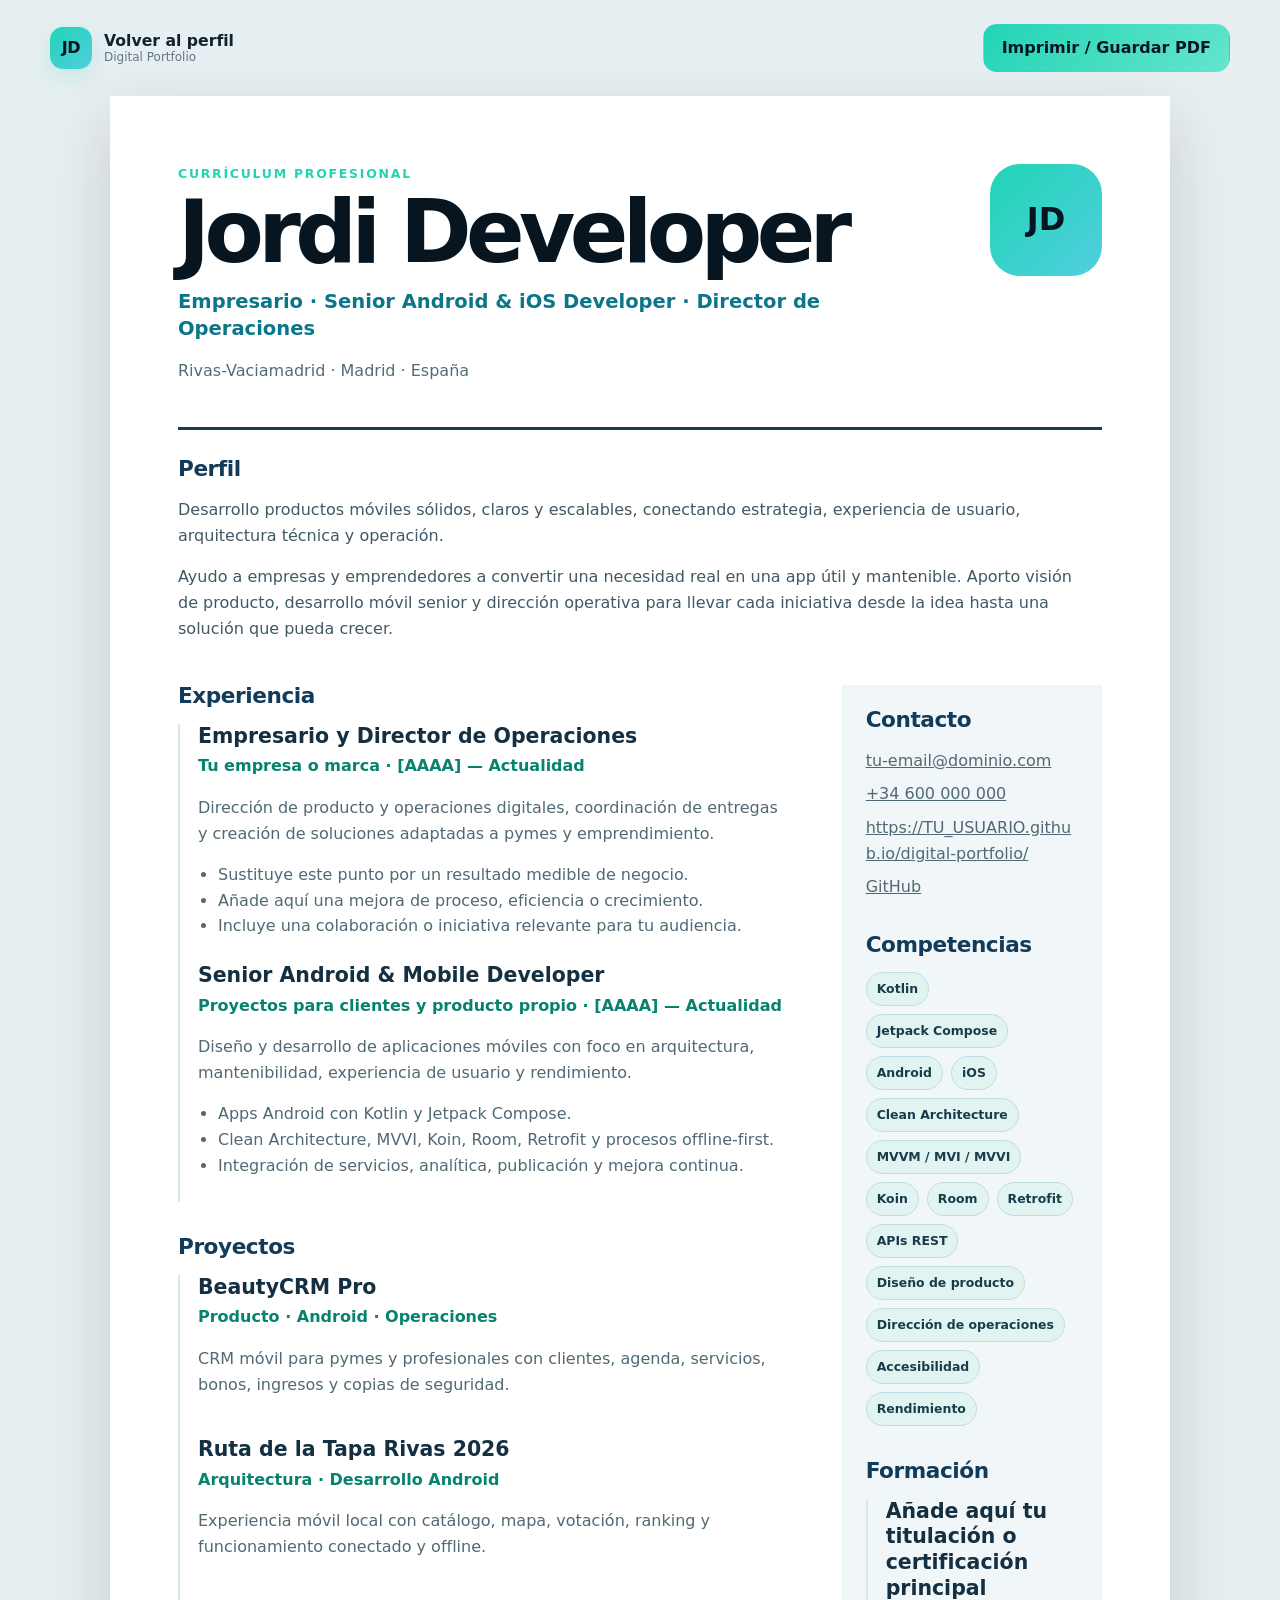
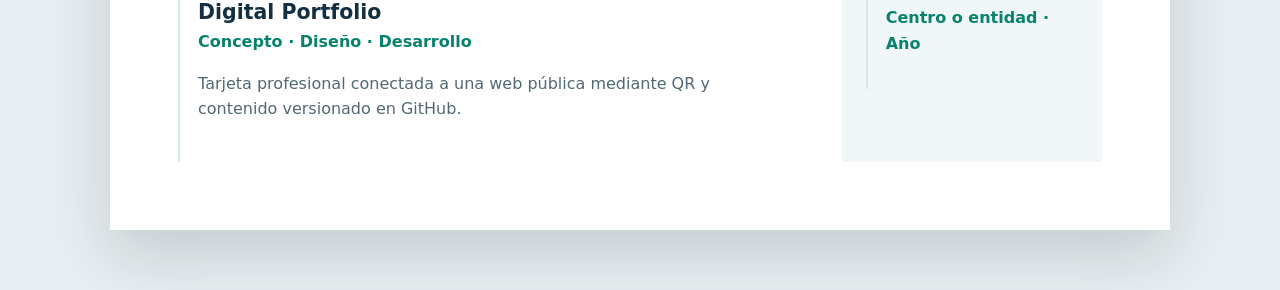
==== docs/cv.html @ 64593d3d "Git Commit Init" ====
<!doctype html>
<html lang="es">
<head>
  <meta charset="utf-8">
  <meta name="viewport" content="width=device-width, initial-scale=1">
  <meta name="theme-color" content="#071521">
  <meta name="description" content="Currículum profesional de Jordi Developer.">
  <title>Currículum · Jordi Developer</title>
  <link rel="icon" href="assets/favicon.svg" type="image/svg+xml">
  <link rel="stylesheet" href="styles.css">
  <script src="cv.js" defer></script>
</head>
<body class="cv-body">
  <a class="skip-link" href="#cvContent">Saltar al currículum</a>
  <header class="cv-toolbar shell">
    <a class="brand" href="index.html">
      <span class="brand-mark" id="cvBrandInitials">JD</span>
      <span class="brand-copy"><strong>Volver al perfil</strong><small>Digital Portfolio</small></span>
    </a>
    <button class="button primary" id="printButton" type="button">Imprimir / Guardar PDF</button>
  </header>

  <main class="cv-page" id="cvContent">
    <header class="cv-header">
      <div>
        <p class="eyebrow">Currículum profesional</p>
        <h1 id="cvName">Jordi Developer</h1>
        <p class="headline" id="cvHeadline"></p>
        <p id="cvLocation"></p>
      </div>
      <div class="cv-monogram" id="cvMonogram">JD</div>
    </header>

    <section class="cv-intro">
      <h2>Perfil</h2>
      <p id="cvBio"></p>
      <p id="cvPitch"></p>
    </section>

    <div class="cv-columns">
      <div class="cv-main">
        <section>
          <h2>Experiencia</h2>
          <div id="cvExperience"></div>
        </section>
        <section>
          <h2>Proyectos</h2>
          <div id="cvProjects"></div>
        </section>
      </div>
      <aside class="cv-side">
        <section>
          <h2>Contacto</h2>
          <div id="cvContact"></div>
        </section>
        <section>
          <h2>Competencias</h2>
          <div class="skill-list" id="cvSkills"></div>
        </section>
        <section>
          <h2>Formación</h2>
          <div id="cvCredentials"></div>
        </section>
      </aside>
    </div>
  </main>
</body>
</html>
---- docs/styles.css ----
:root {
  color-scheme: dark;
  --ink: #071521;
  --navy: #0b2235;
  --blue: #123b5a;
  --cyan: #50cfe0;
  --mint: #21d4b4;
  --white: #f8fdff;
  --muted: #acc1ca;
  --line: rgba(190, 224, 235, .16);
  --surface: rgba(13, 36, 52, .86);
  --surface-strong: #102b3f;
  --page: min(1180px, calc(100% - 40px));
  --radius-lg: 32px;
  --radius-md: 22px;
  --shadow: 0 30px 70px rgba(0, 0, 0, .28);
  font-family: Inter, ui-sans-serif, system-ui, -apple-system, BlinkMacSystemFont, "Segoe UI", sans-serif;
  font-synthesis: none;
  text-rendering: optimizeLegibility;
}

* { box-sizing: border-box; }

html { scroll-behavior: smooth; }

body {
  margin: 0;
  min-width: 320px;
  color: var(--white);
  background:
    radial-gradient(circle at 10% 0%, rgba(22, 110, 135, .24), transparent 34rem),
    linear-gradient(180deg, #06131e 0%, #081a28 45%, #071521 100%);
  font-size: 16px;
  line-height: 1.6;
}

a { color: inherit; }
button, a { -webkit-tap-highlight-color: transparent; }
button { font: inherit; }

.shell { width: var(--page); margin-inline: auto; }
.sr-only { position: absolute; width: 1px; height: 1px; padding: 0; margin: -1px; overflow: hidden; clip: rect(0, 0, 0, 0); white-space: nowrap; border: 0; }
.skip-link { position: fixed; left: 16px; top: -80px; z-index: 100; padding: 10px 16px; border-radius: 10px; color: var(--ink); background: var(--mint); font-weight: 800; }
.skip-link:focus { top: 16px; }

.page-glow { position: fixed; z-index: -1; border-radius: 50%; filter: blur(70px); opacity: .24; pointer-events: none; }
.page-glow-one { width: 30rem; height: 30rem; right: -15rem; top: 15rem; background: var(--mint); }
.page-glow-two { width: 28rem; height: 28rem; left: -18rem; top: 65rem; background: #1775a7; }

.site-header {
  position: sticky;
  top: 0;
  z-index: 20;
  border-bottom: 1px solid rgba(255,255,255,.08);
  background: rgba(7, 21, 33, .82);
  backdrop-filter: blur(18px);
}

.nav { min-height: 76px; display: flex; align-items: center; justify-content: space-between; gap: 24px; }
.brand { display: inline-flex; align-items: center; gap: 12px; color: var(--white); text-decoration: none; }
.brand-mark { display: grid; place-items: center; width: 42px; height: 42px; border-radius: 13px; color: var(--ink); background: linear-gradient(135deg, var(--mint), var(--cyan)); font-weight: 900; letter-spacing: -.03em; box-shadow: 0 8px 24px rgba(33, 212, 180, .2); }
.brand-copy { display: flex; flex-direction: column; line-height: 1.25; }
.brand-copy strong { font-size: .98rem; }
.brand-copy small { color: var(--muted); font-size: .75rem; }
.nav-links { display: flex; align-items: center; gap: 26px; }
.nav-links a, .mobile-menu a { color: var(--muted); text-decoration: none; font-weight: 650; font-size: .92rem; }
.nav-links a:hover, .nav-links a:focus-visible, .mobile-menu a:hover { color: var(--white); }
.nav-links .nav-cta { padding: 9px 16px; border: 1px solid rgba(33,212,180,.35); border-radius: 999px; color: var(--mint); }
.menu-button { display: none; width: 46px; height: 46px; border: 0; border-radius: 12px; background: rgba(255,255,255,.08); }
.menu-button span:not(.sr-only) { display: block; width: 20px; height: 2px; margin: 4px auto; background: var(--white); }
.mobile-menu { padding-block: 8px 20px; }
.mobile-menu a { display: block; padding: 10px 0; }

.hero { padding-top: clamp(42px, 8vw, 96px); }
.template-banner { margin-bottom: 18px; padding: 12px 16px; border: 1px solid rgba(80,207,224,.35); border-radius: 14px; color: #d8f9ff; background: rgba(38,136,160,.13); }
.template-banner code { color: var(--mint); }
.hero-card {
  position: relative;
  isolation: isolate;
  overflow: hidden;
  display: grid;
  grid-template-columns: minmax(0, 1.45fr) minmax(280px, .55fr);
  gap: clamp(32px, 7vw, 80px);
  align-items: center;
  min-height: 560px;
  padding: clamp(30px, 6vw, 72px);
  border: 1px solid rgba(255,255,255,.13);
  border-radius: var(--radius-lg);
  background:
    linear-gradient(130deg, rgba(19, 62, 91, .93), rgba(8, 28, 42, .92)),
    var(--navy);
  box-shadow: var(--shadow);
}
.hero-card::after { content: ""; position: absolute; z-index: -1; width: 430px; height: 430px; right: -150px; top: -160px; border: 1px solid rgba(33,212,180,.22); border-radius: 48%; box-shadow: 0 0 0 62px rgba(33,212,180,.035), 0 0 0 126px rgba(80,207,224,.025); transform: rotate(18deg); }
.eyebrow { margin: 0 0 8px; color: var(--mint); font-size: .78rem; font-weight: 850; letter-spacing: .14em; text-transform: uppercase; }
h1, h2, h3, p { overflow-wrap: anywhere; }
h1 { max-width: 13ch; margin: 0; font-size: clamp(3rem, 8vw, 6.7rem); line-height: .94; letter-spacing: -.065em; }
h2 { margin: 0; font-size: clamp(2rem, 4vw, 3.6rem); line-height: 1.05; letter-spacing: -.045em; }
h3 { margin: 0; font-size: 1.28rem; line-height: 1.25; }
.headline { max-width: 760px; margin: 24px 0 0; color: var(--cyan); font-size: clamp(1.15rem, 2vw, 1.55rem); line-height: 1.35; font-weight: 740; }
.hero-pitch { max-width: 730px; margin: 22px 0 0; color: #d3e3e9; font-size: 1.08rem; line-height: 1.72; }
.hero-actions { display: flex; flex-wrap: wrap; gap: 12px; margin-top: 30px; }
.button { display: inline-flex; min-height: 48px; align-items: center; justify-content: center; padding: 10px 18px; border: 1px solid transparent; border-radius: 14px; cursor: pointer; text-decoration: none; font-weight: 800; transition: transform .18s ease, background .18s ease, border-color .18s ease; }
.button:hover { transform: translateY(-2px); }
.button:focus-visible, a:focus-visible, button:focus-visible { outline: 3px solid rgba(80,207,224,.5); outline-offset: 3px; }
.button.primary { color: var(--ink); background: linear-gradient(135deg, var(--mint), #65e5cf); }
.button.secondary { color: var(--white); border-color: rgba(255,255,255,.24); background: rgba(255,255,255,.08); }
.button.ghost { color: var(--muted); border-color: rgba(255,255,255,.12); background: transparent; }
.availability { display: flex; align-items: center; gap: 9px; margin-top: 22px; color: var(--muted); font-size: .9rem; }
.availability > span:first-child { flex: 0 0 auto; width: 9px; height: 9px; border-radius: 50%; background: var(--mint); box-shadow: 0 0 0 5px rgba(33,212,180,.1); }

.identity-panel { justify-self: end; width: min(100%, 320px); padding: 30px 24px; border: 1px solid rgba(255,255,255,.13); border-radius: 28px; background: linear-gradient(160deg, rgba(255,255,255,.12), rgba(255,255,255,.035)); text-align: center; backdrop-filter: blur(10px); }
.avatar-wrap { position: relative; width: 188px; height: 188px; margin: 0 auto 22px; }
.avatar { overflow: hidden; display: grid; place-items: center; width: 100%; height: 100%; border: 3px solid rgba(255,255,255,.72); border-radius: 50%; color: var(--ink); background: linear-gradient(145deg, var(--mint), var(--cyan)); font-size: 3.2rem; font-weight: 950; }
.avatar img { width: 100%; height: 100%; object-fit: cover; }
.status-ring { position: absolute; right: 8px; bottom: 14px; width: 28px; height: 28px; border: 6px solid var(--blue); border-radius: 50%; background: var(--mint); }
.identity-role { margin: 0; font-weight: 800; }
.identity-location { margin: 4px 0 18px; color: var(--muted); font-size: .9rem; }
.code-signature { display: inline-flex; gap: 7px; align-items: center; color: var(--cyan); font-family: ui-monospace, SFMono-Regular, Menlo, monospace; }
.code-signature strong { color: var(--white); }

.highlights { display: grid; grid-template-columns: repeat(3, 1fr); gap: 14px; margin-top: 16px; }
.highlight { padding: 20px 22px; border: 1px solid var(--line); border-radius: 19px; background: rgba(11,34,53,.72); }
.highlight small { display: block; color: var(--muted); font-size: .78rem; }
.highlight strong { display: block; margin-top: 3px; font-size: 1.12rem; }

.section { padding-top: clamp(88px, 12vw, 150px); }
.section-heading { max-width: 760px; margin-bottom: 36px; }
.section-heading > p:last-child { max-width: 640px; color: var(--muted); font-size: 1.06rem; }
.section-heading.compact { margin-bottom: 26px; }
.split-heading { display: grid; grid-template-columns: 1.2fr .8fr; gap: 50px; max-width: none; align-items: end; }
.split-heading > p { margin: 0; }
.section-panel { margin-top: clamp(88px, 12vw, 150px); padding-block: clamp(70px, 9vw, 110px); border-block: 1px solid var(--line); background: rgba(12, 36, 52, .62); }
.section-panel .section { padding-top: 0; }
.card-grid { display: grid; gap: 18px; }
.services-grid { grid-template-columns: repeat(2, 1fr); }
.projects-grid { grid-template-columns: repeat(3, 1fr); }
.info-card { min-width: 0; padding: 24px; border: 1px solid var(--line); border-radius: var(--radius-md); background: var(--surface); box-shadow: 0 16px 40px rgba(0,0,0,.1); }
.info-card p { margin: 10px 0 0; color: var(--muted); }
.card-icon { display: grid; place-items: center; width: 46px; height: 46px; margin-bottom: 18px; border-radius: 14px; color: var(--ink); background: linear-gradient(135deg, var(--mint), var(--cyan)); font-weight: 950; }
.card-meta { margin: 0 0 9px !important; color: var(--mint) !important; font-size: .78rem; font-weight: 800; letter-spacing: .06em; text-transform: uppercase; }
.card-link { display: inline-flex; margin-top: 18px; color: var(--mint); font-weight: 800; text-decoration: none; }

.operations { counter-reset: operations; display: grid; grid-template-columns: repeat(4, 1fr); gap: 12px; margin-bottom: 70px; }
.operation { counter-increment: operations; min-width: 0; padding: 20px; border-top: 2px solid rgba(33,212,180,.55); background: rgba(255,255,255,.025); }
.operation::before { content: "0" counter(operations); display: block; margin-bottom: 20px; color: var(--mint); font-family: ui-monospace, monospace; font-size: .78rem; font-weight: 800; }
.operation p { margin: 8px 0 0; color: var(--muted); }
.timeline { position: relative; display: grid; gap: 18px; max-width: 930px; margin: 0 auto; }
.timeline::before { content: ""; position: absolute; left: 12px; top: 16px; bottom: 16px; width: 1px; background: linear-gradient(var(--mint), rgba(33,212,180,.08)); }
.timeline-item { position: relative; margin-left: 46px; padding: 25px; border: 1px solid var(--line); border-radius: var(--radius-md); background: rgba(7,21,33,.68); }
.timeline-item::before { content: ""; position: absolute; left: -41px; top: 31px; width: 13px; height: 13px; border: 4px solid var(--navy); border-radius: 50%; background: var(--mint); }
.timeline-period { color: var(--mint); font-size: .8rem; font-weight: 800; }
.timeline-company { margin: 5px 0 12px; color: var(--cyan); font-weight: 700; }
.timeline-summary { color: var(--muted); }
.achievement-list { margin: 16px 0 0; padding-left: 20px; color: #d7e6eb; }
.achievement-list li + li { margin-top: 6px; }

.project-card { display: flex; flex-direction: column; min-height: 100%; }
.project-card .tag-list { margin-top: auto; padding-top: 18px; }
.tag-list, .skill-list { display: flex; flex-wrap: wrap; gap: 8px; }
.tag, .skill { padding: 6px 10px; border: 1px solid rgba(80,207,224,.18); border-radius: 999px; color: #d5ecf2; background: rgba(80,207,224,.07); font-size: .78rem; font-weight: 700; }
.skills-section { padding-bottom: 30px; }
.skills-section .skill { padding: 9px 13px; font-size: .9rem; }

.contact-card { display: grid; grid-template-columns: 1.2fr .8fr; gap: 50px; align-items: center; padding: clamp(30px, 6vw, 65px); border: 1px solid rgba(33,212,180,.28); border-radius: var(--radius-lg); background: linear-gradient(130deg, rgba(18,59,90,.94), rgba(9,28,42,.95)); box-shadow: var(--shadow); }
.contact-card h2 { max-width: 13ch; }
.contact-card p:not(.eyebrow) { max-width: 650px; color: var(--muted); }
.contact-actions { display: grid; gap: 10px; }
.text-link { padding: 8px 2px; color: var(--cyan); font-weight: 700; text-decoration: none; }
.footer { display: flex; justify-content: space-between; gap: 24px; padding-block: 70px 30px; color: var(--muted); font-size: .84rem; }
.toast { position: fixed; z-index: 50; left: 50%; bottom: 28px; transform: translateX(-50%); max-width: min(90vw, 480px); padding: 12px 18px; border: 1px solid var(--line); border-radius: 14px; color: var(--white); background: var(--surface-strong); box-shadow: var(--shadow); text-align: center; }

/* Printable CV */
.cv-body { color-scheme: light; color: #152630; background: #e8eff2; }
.cv-toolbar { display: flex; align-items: center; justify-content: space-between; gap: 20px; padding-block: 24px; }
.cv-toolbar .brand { color: #102330; }
.cv-toolbar .brand-copy small { color: #607682; }
.cv-page { width: min(1060px, calc(100% - 32px)); margin: 0 auto 60px; padding: clamp(28px, 6vw, 68px); background: #fff; box-shadow: 0 24px 60px rgba(7,21,33,.16); }
.cv-header { display: flex; justify-content: space-between; gap: 40px; padding-bottom: 28px; border-bottom: 3px solid #123b5a; }
.cv-header h1 { max-width: none; color: #071521; font-size: clamp(2.8rem, 7vw, 5.4rem); }
.cv-header .headline { margin-top: 16px; color: #0b7589; font-size: 1.22rem; }
.cv-header p:last-child { color: #526c78; }
.cv-monogram { flex: 0 0 auto; display: grid; place-items: center; width: 112px; height: 112px; border-radius: 30px; color: #071521; background: linear-gradient(135deg, #21d4b4, #50cfe0); font-size: 2rem; font-weight: 950; }
.cv-page h2 { margin-bottom: 16px; color: #123b5a; font-size: 1.35rem; letter-spacing: -.02em; }
.cv-intro { padding-block: 28px; }
.cv-intro p { max-width: 900px; color: #405965; }
.cv-columns { display: grid; grid-template-columns: minmax(0, 1.65fr) minmax(240px, .7fr); gap: 50px; }
.cv-columns section + section { margin-top: 34px; }
.cv-entry { padding: 0 0 24px 18px; border-left: 2px solid #d7e7eb; }
.cv-entry h3 { color: #132f41; }
.cv-entry .meta { margin: 4px 0 9px; color: #07836d; font-weight: 700; }
.cv-entry p, .cv-entry li, .cv-side p, .cv-side a { color: #506974; }
.cv-entry ul { margin: 10px 0 0; padding-left: 20px; }
.cv-side { padding: 24px; background: #f1f7f8; }
.cv-side a { display: block; margin-bottom: 8px; word-break: break-word; }
.cv-side .skill { color: #193b4b; border-color: #bedde1; background: #e2f4f2; }

@media (max-width: 940px) {
  .hero-card { grid-template-columns: 1fr; min-height: auto; }
  .identity-panel { justify-self: start; width: 100%; display: grid; grid-template-columns: auto 1fr; column-gap: 24px; text-align: left; }
  .avatar-wrap { grid-row: 1 / span 3; width: 130px; height: 130px; margin: 0; }
  .identity-role { align-self: end; }
  .code-signature { align-self: start; }
  .projects-grid { grid-template-columns: repeat(2, 1fr); }
  .operations { grid-template-columns: repeat(2, 1fr); }
}

@media (max-width: 720px) {
  :root { --page: min(100% - 28px, 1180px); }
  .nav-links { display: none; }
  .menu-button { display: block; }
  .hero { padding-top: 30px; }
  .hero-card { padding: 28px 22px; border-radius: 26px; }
  h1 { font-size: clamp(2.7rem, 16vw, 4.3rem); }
  .hero-actions .button { width: 100%; }
  .identity-panel { display: block; text-align: center; }
  .avatar-wrap { width: 150px; height: 150px; margin: 0 auto 18px; }
  .highlights, .services-grid, .projects-grid, .contact-card, .split-heading, .cv-columns { grid-template-columns: 1fr; }
  .operations { grid-template-columns: 1fr; }
  .section-panel { margin-top: 88px; }
  .contact-card { gap: 28px; }
  .footer { flex-direction: column; gap: 4px; }
  .cv-toolbar { align-items: flex-start; }
  .cv-toolbar .brand-copy { display: none; }
  .cv-page { padding: 26px 20px; }
  .cv-header { align-items: flex-start; }
  .cv-monogram { width: 76px; height: 76px; border-radius: 20px; font-size: 1.4rem; }
}

@media (prefers-reduced-motion: reduce) {
  html { scroll-behavior: auto; }
  *, *::before, *::after { transition-duration: .01ms !important; animation-duration: .01ms !important; }
}

@media print {
  @page { size: A4; margin: 10mm; }
  .cv-body { background: #fff; }
  .cv-toolbar { display: none; }
  .cv-page { width: 100%; margin: 0; padding: 0; box-shadow: none; }
  .cv-header h1 { font-size: 38pt; }
  .cv-columns { grid-template-columns: 1.6fr .7fr; gap: 28px; }
  .cv-entry, .cv-side section { break-inside: avoid; }
  a { color: inherit !important; text-decoration: none; }
}
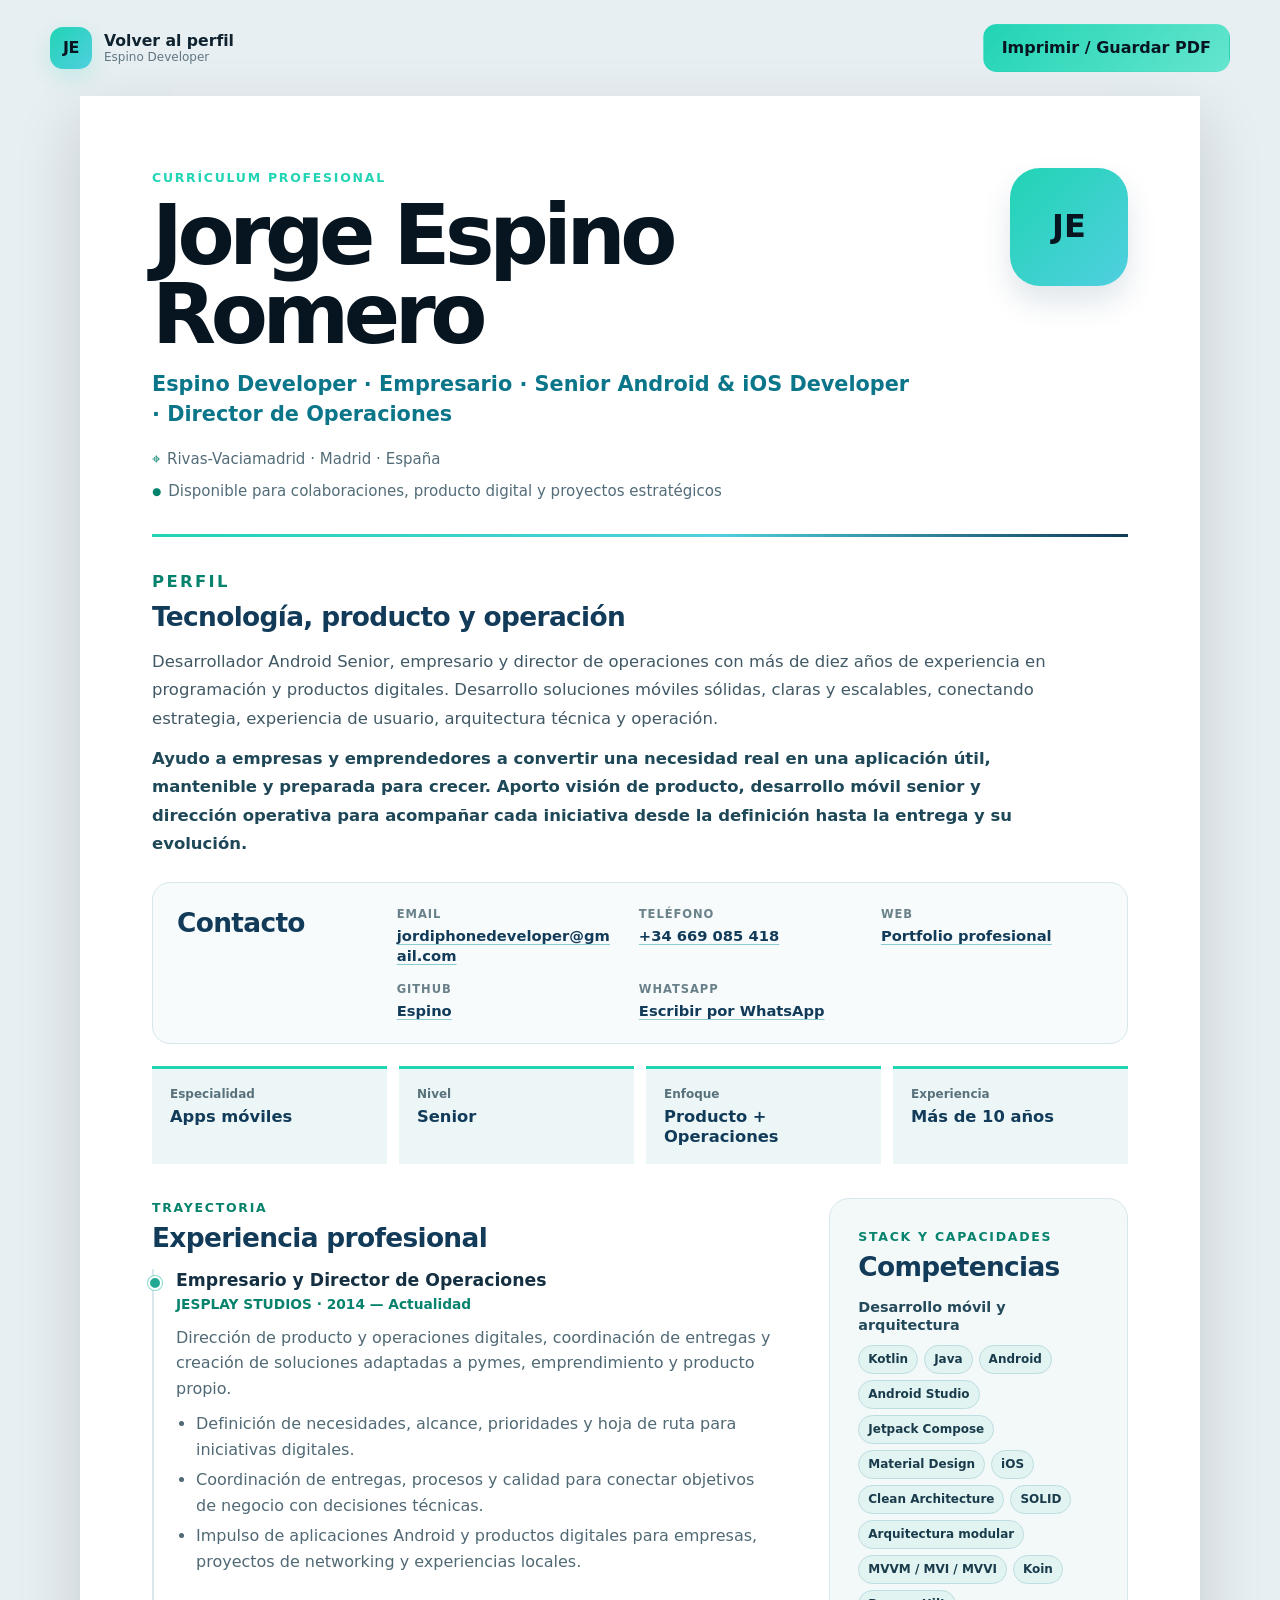
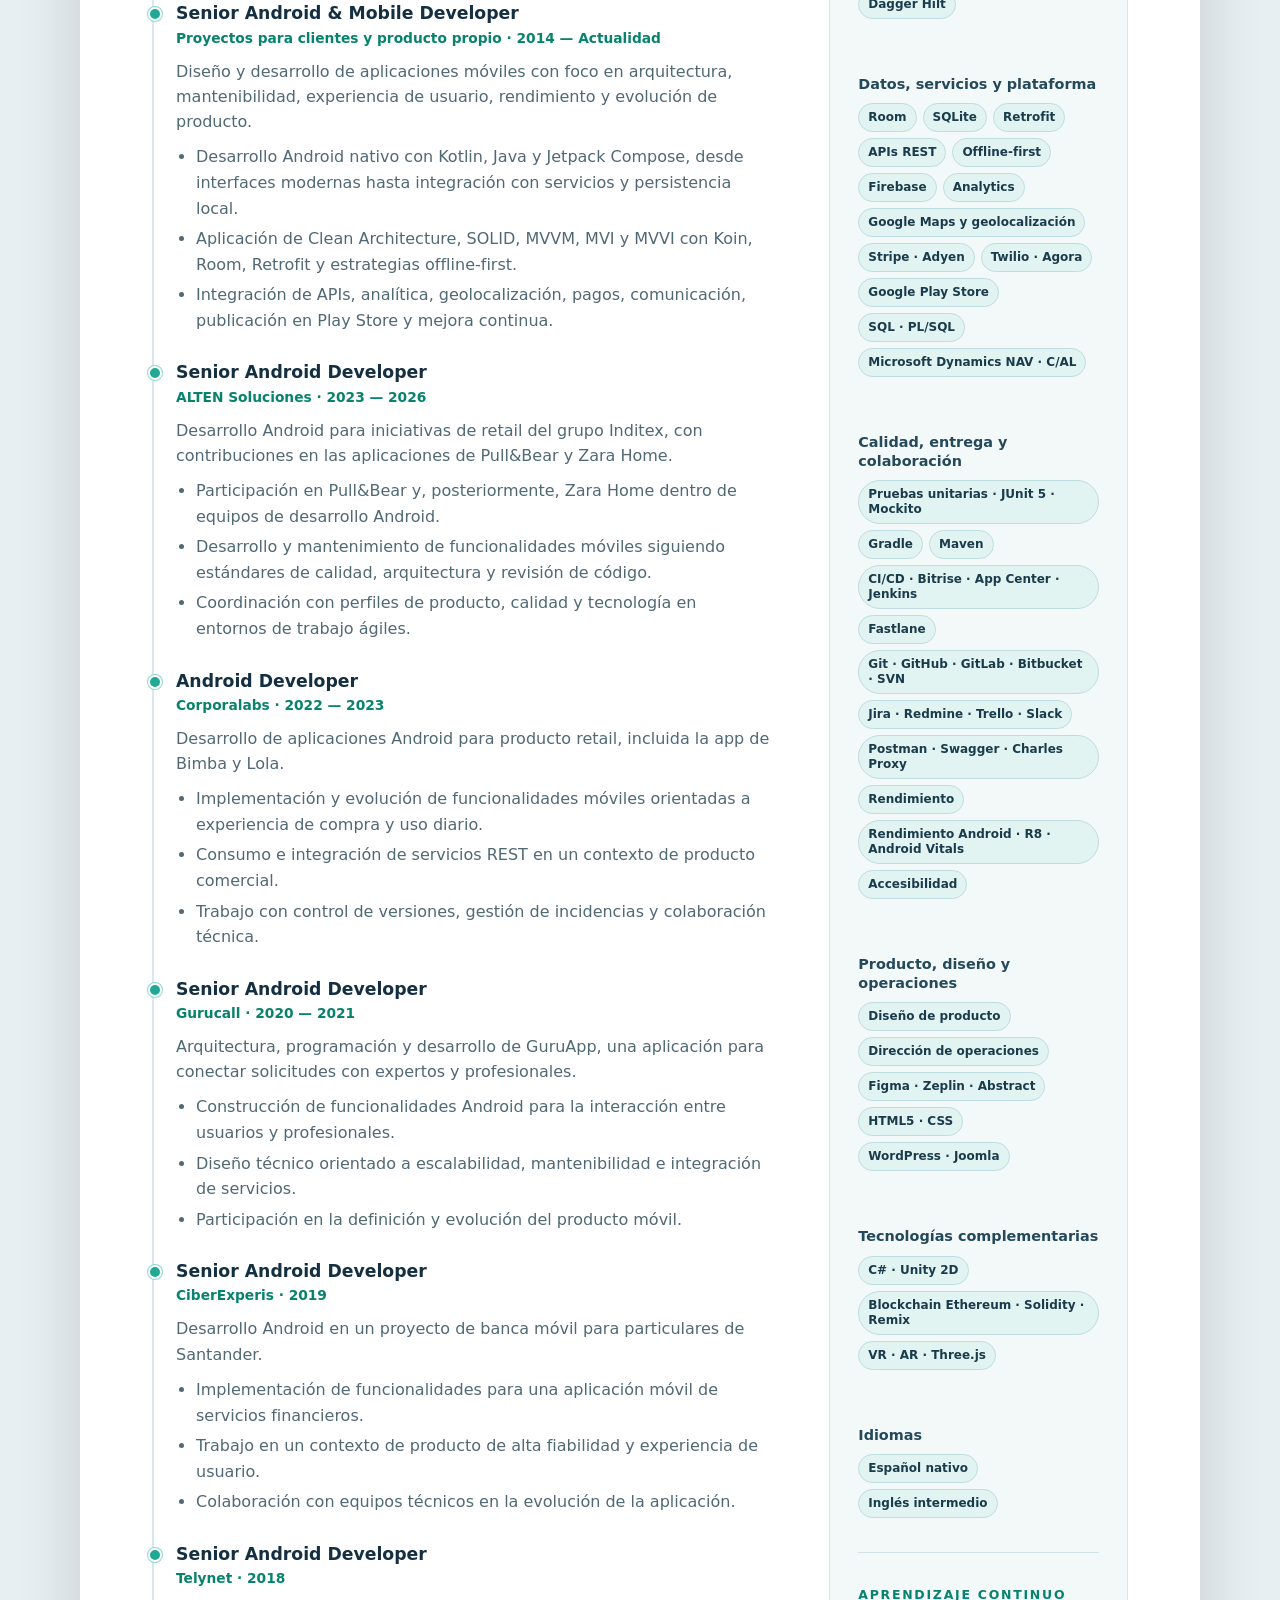
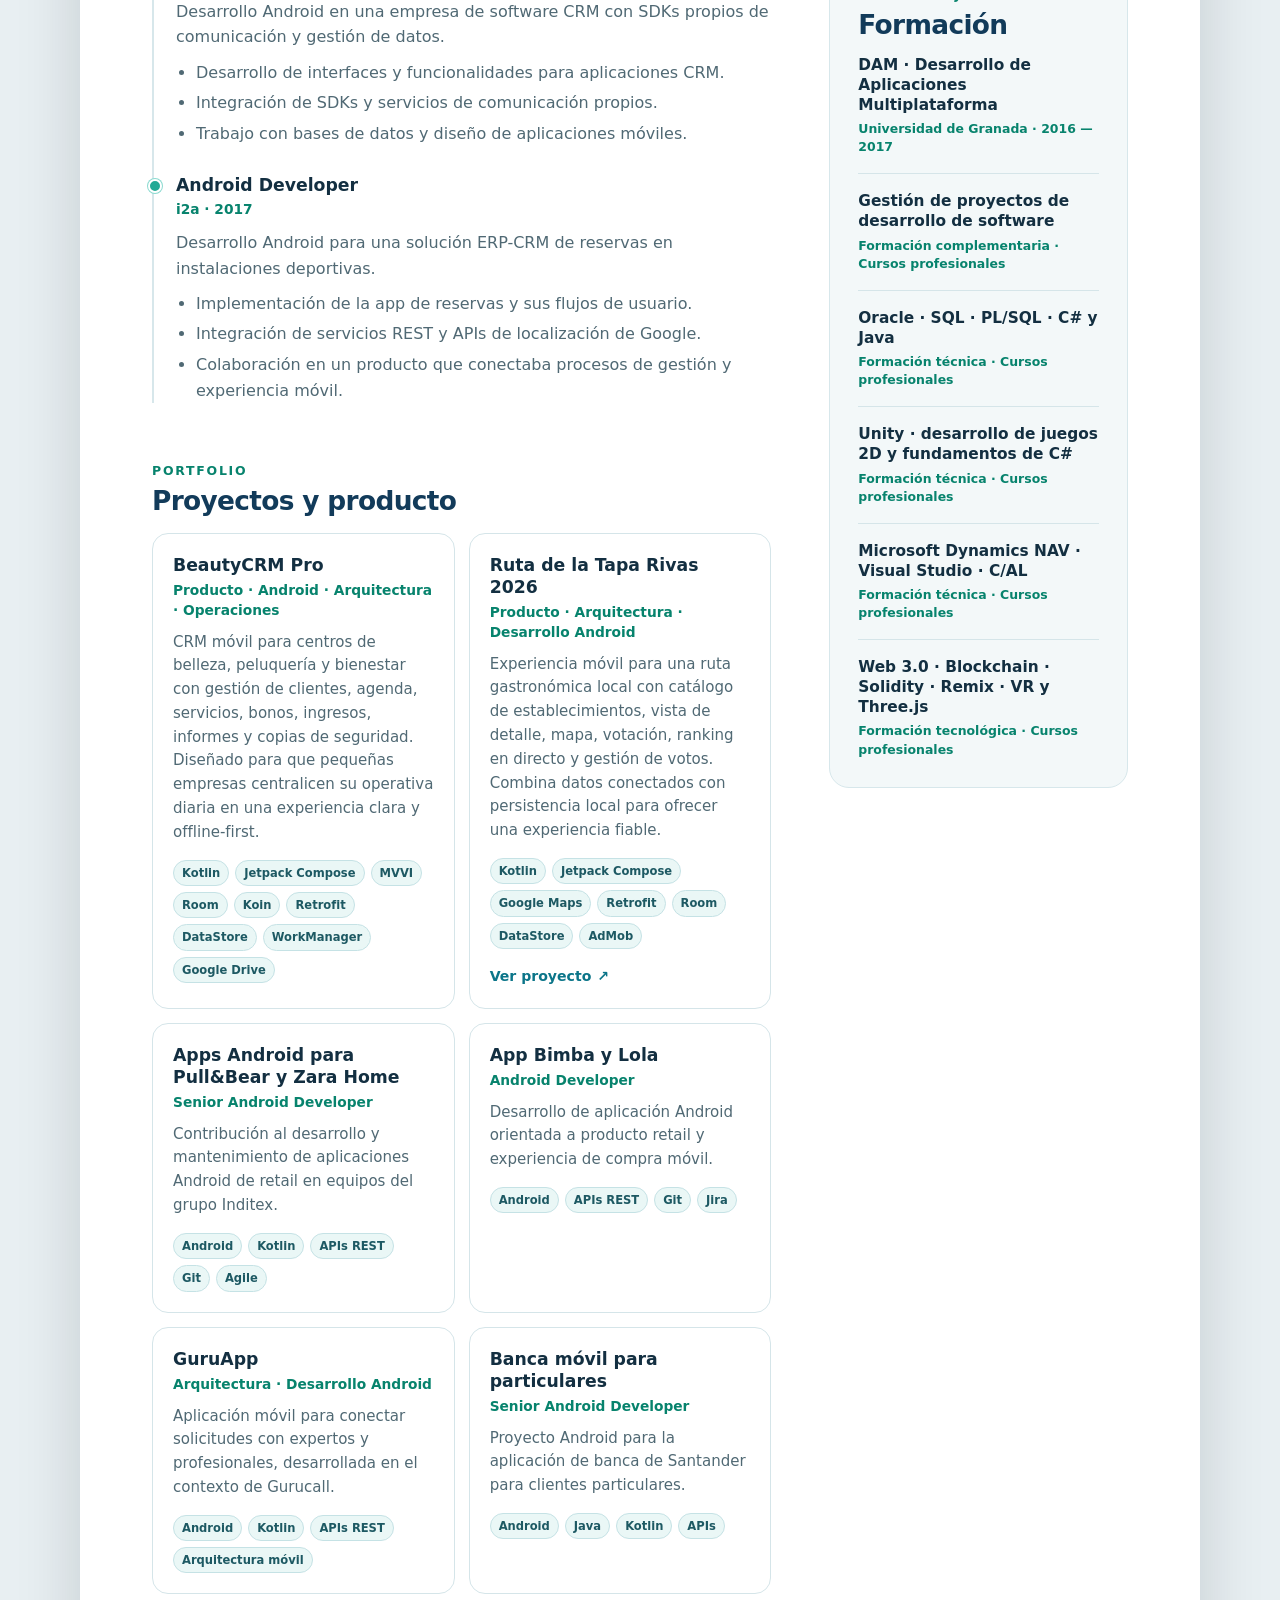
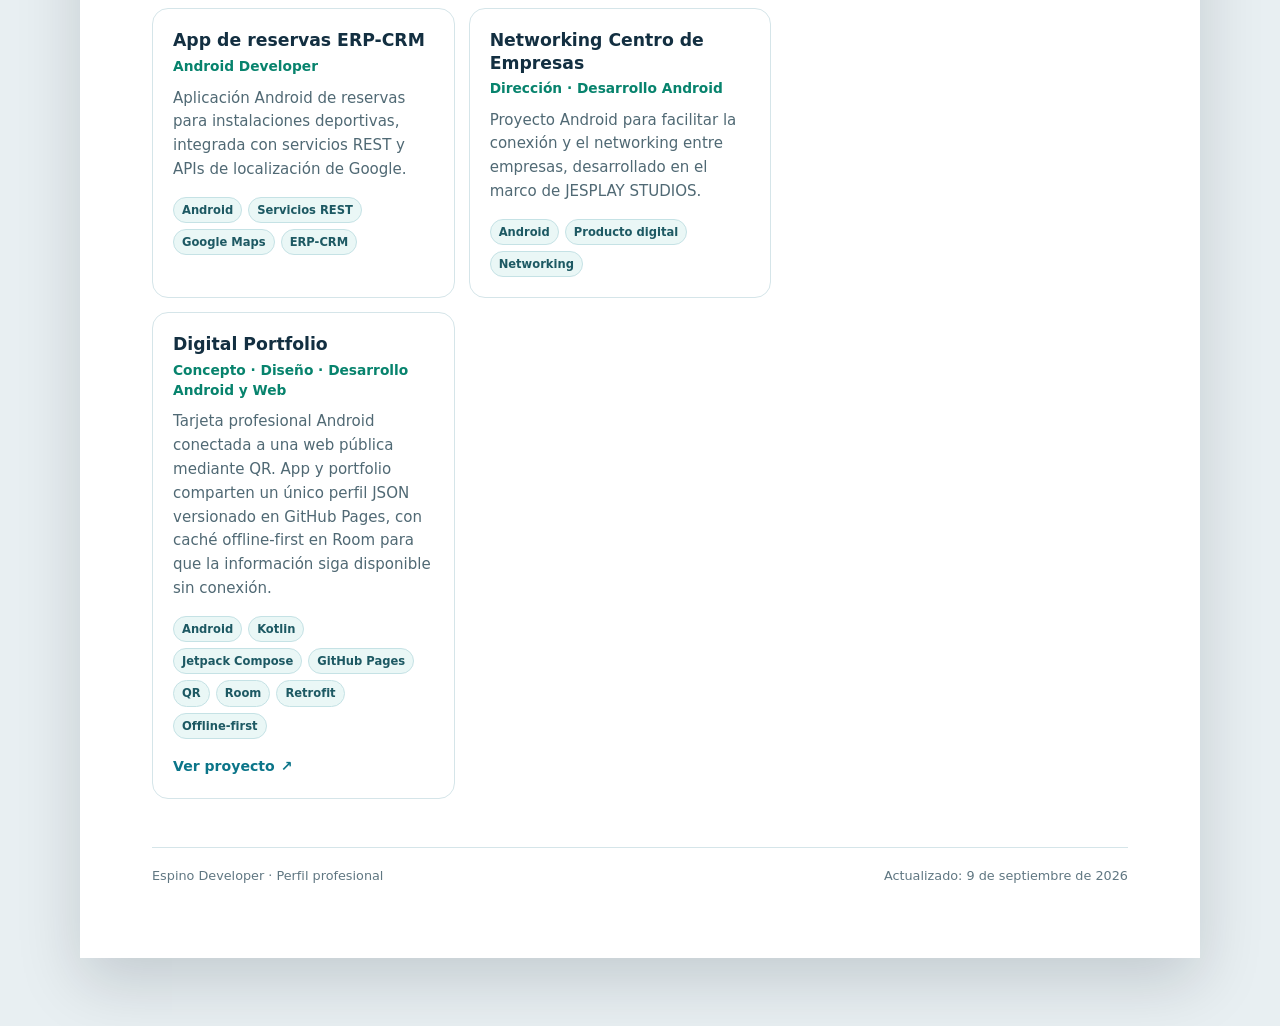
==== commit 88948dc3: "Commit docs profile json" ====
--- a/docs/cv.html
+++ b/docs/cv.html
@@ -4,8 +4,8 @@
   <meta charset="utf-8">
   <meta name="viewport" content="width=device-width, initial-scale=1">
   <meta name="theme-color" content="#071521">
-  <meta name="description" content="Currículum profesional de Jordi Developer.">
-  <title>Currículum · Jordi Developer</title>
+  <meta name="description" content="Currículum profesional de Jorge Espino Romero, Senior Android y Mobile Developer.">
+  <title>Currículum · Jorge Espino Romero</title>
   <link rel="icon" href="assets/favicon.svg" type="image/svg+xml">
   <link rel="stylesheet" href="styles.css">
   <script src="cv.js" defer></script>
@@ -14,55 +14,86 @@
   <a class="skip-link" href="#cvContent">Saltar al currículum</a>
   <header class="cv-toolbar shell">
     <a class="brand" href="index.html">
-      <span class="brand-mark" id="cvBrandInitials">JD</span>
-      <span class="brand-copy"><strong>Volver al perfil</strong><small>Digital Portfolio</small></span>
+      <span class="brand-mark" id="cvBrandInitials">JE</span>
+      <span class="brand-copy"><strong>Volver al perfil</strong><small>Espino Developer</small></span>
     </a>
     <button class="button primary" id="printButton" type="button">Imprimir / Guardar PDF</button>
   </header>
 
   <main class="cv-page" id="cvContent">
     <header class="cv-header">
-      <div>
+      <div class="cv-header-copy">
         <p class="eyebrow">Currículum profesional</p>
-        <h1 id="cvName">Jordi Developer</h1>
+        <h1 id="cvName">Jorge Espino Romero</h1>
         <p class="headline" id="cvHeadline"></p>
-        <p id="cvLocation"></p>
+        <div class="cv-header-meta">
+          <p class="cv-location" id="cvLocation"></p>
+          <p class="cv-availability" id="cvAvailability"></p>
+        </div>
       </div>
-      <div class="cv-monogram" id="cvMonogram">JD</div>
+      <div class="cv-monogram" id="cvMonogram" aria-label="Iniciales profesionales">JE</div>
     </header>
 
-    <section class="cv-intro">
-      <h2>Perfil</h2>
+    <section class="cv-intro" aria-labelledby="cvProfileTitle">
+      <div class="cv-section-heading">
+        <p class="eyebrow">Perfil</p>
+        <h2 id="cvProfileTitle">Tecnología, producto y operación</h2>
+      </div>
       <p id="cvBio"></p>
       <p id="cvPitch"></p>
     </section>
 
+    <section class="cv-contact-strip" aria-labelledby="cvContactTitle">
+      <h2 id="cvContactTitle">Contacto</h2>
+      <div class="cv-contact-list" id="cvContact"></div>
+    </section>
+
+    <section class="cv-highlights-section" aria-label="Resumen profesional">
+      <div class="cv-highlights" id="cvHighlights"></div>
+    </section>
+
     <div class="cv-columns">
       <div class="cv-main">
-        <section>
-          <h2>Experiencia</h2>
-          <div id="cvExperience"></div>
+        <section class="cv-section" aria-labelledby="cvExperienceTitle">
+          <div class="cv-section-heading">
+            <p class="eyebrow">Trayectoria</p>
+            <h2 id="cvExperienceTitle">Experiencia profesional</h2>
+          </div>
+          <div class="cv-entry-list" id="cvExperience"></div>
         </section>
-        <section>
-          <h2>Proyectos</h2>
-          <div id="cvProjects"></div>
+
+        <section class="cv-section" aria-labelledby="cvProjectsTitle">
+          <div class="cv-section-heading">
+            <p class="eyebrow">Portfolio</p>
+            <h2 id="cvProjectsTitle">Proyectos y producto</h2>
+          </div>
+          <div class="cv-project-grid" id="cvProjects"></div>
         </section>
       </div>
-      <aside class="cv-side">
-        <section>
-          <h2>Contacto</h2>
-          <div id="cvContact"></div>
+
+      <aside class="cv-side" aria-label="Competencias y formación">
+        <section class="cv-section" aria-labelledby="cvSkillsTitle">
+          <div class="cv-section-heading">
+            <p class="eyebrow">Stack y capacidades</p>
+            <h2 id="cvSkillsTitle">Competencias</h2>
+          </div>
+          <div class="cv-skill-groups" id="cvSkills"></div>
         </section>
-        <section>
-          <h2>Competencias</h2>
-          <div class="skill-list" id="cvSkills"></div>
-        </section>
-        <section>
-          <h2>Formación</h2>
-          <div id="cvCredentials"></div>
+
+        <section class="cv-section" aria-labelledby="cvCredentialsTitle">
+          <div class="cv-section-heading">
+            <p class="eyebrow">Aprendizaje continuo</p>
+            <h2 id="cvCredentialsTitle">Formación</h2>
+          </div>
+          <div class="cv-credentials" id="cvCredentials"></div>
         </section>
       </aside>
     </div>
+
+    <footer class="cv-footer">
+      <p>Espino Developer · Perfil profesional</p>
+      <p>Actualizado: <time id="cvUpdatedAt"></time></p>
+    </footer>
   </main>
 </body>
 </html>
--- a/docs/styles.css
+++ b/docs/styles.css
@@ -195,6 +195,291 @@
 .cv-side a { display: block; margin-bottom: 8px; word-break: break-word; }
 .cv-side .skill { color: #193b4b; border-color: #bedde1; background: #e2f4f2; }
 
+/* Professional CV refinements */
+.cv-page {
+  width: min(1120px, calc(100% - 32px));
+  margin: 0 auto 68px;
+  padding: clamp(30px, 6vw, 72px);
+  background: #fff;
+  box-shadow: 0 24px 60px rgba(7,21,33,.16);
+}
+.cv-header {
+  position: relative;
+  display: grid;
+  grid-template-columns: minmax(0, 1fr) auto;
+  gap: 42px;
+  align-items: start;
+  padding-bottom: 32px;
+  border-bottom: 1px solid #c9e0e6;
+}
+.cv-header::after {
+  content: "";
+  position: absolute;
+  right: 0;
+  bottom: -2px;
+  left: 0;
+  height: 3px;
+  background: linear-gradient(90deg, #21d4b4 0%, #50cfe0 58%, #123b5a 100%);
+}
+.cv-header h1 {
+  max-width: 16ch;
+  color: #071521;
+  font-size: clamp(2.75rem, 7vw, 5.2rem);
+  line-height: .95;
+}
+.cv-header .headline {
+  max-width: 760px;
+  margin-top: 16px;
+  color: #0b7589;
+  font-size: clamp(1.05rem, 2vw, 1.3rem);
+  line-height: 1.42;
+}
+.cv-header-meta {
+  display: flex;
+  flex-wrap: wrap;
+  gap: 8px 18px;
+  margin-top: 18px;
+  color: #526c78;
+  font-size: .94rem;
+}
+.cv-header-meta p { margin: 0; }
+.cv-location::before,
+.cv-availability::before {
+  display: inline-block;
+  margin-right: 7px;
+  color: #07836d;
+  font-weight: 900;
+}
+.cv-location::before { content: "⌖"; }
+.cv-availability::before { content: "●"; font-size: .7em; vertical-align: 1px; }
+.cv-monogram {
+  width: 118px;
+  height: 118px;
+  border-radius: 30px;
+  box-shadow: 0 16px 30px rgba(18,59,90,.13);
+}
+.cv-section-heading { margin-bottom: 16px; }
+.cv-section-heading .eyebrow { margin-bottom: 5px; color: #07836d; }
+.cv-page h2 {
+  margin: 0;
+  color: #123b5a;
+  font-size: clamp(1.3rem, 2.2vw, 1.65rem);
+  line-height: 1.15;
+  letter-spacing: -.025em;
+}
+.cv-intro { padding: 32px 0 24px; }
+.cv-intro p {
+  max-width: 910px;
+  margin: 0;
+  color: #405965;
+  font-size: 1.03rem;
+  line-height: 1.72;
+}
+.cv-intro p + p { margin-top: 12px; color: #1e4757; font-weight: 620; }
+.cv-contact-strip {
+  display: grid;
+  grid-template-columns: minmax(140px, .28fr) minmax(0, 1fr);
+  gap: 22px;
+  align-items: start;
+  padding: 22px 24px;
+  border: 1px solid #d7e7eb;
+  border-radius: 18px;
+  background: #f7fbfc;
+}
+.cv-contact-strip h2 { margin-top: 3px; }
+.cv-contact-list {
+  display: grid;
+  grid-template-columns: repeat(3, minmax(0, 1fr));
+  gap: 15px 20px;
+}
+.cv-contact-item { min-width: 0; }
+.cv-contact-item > span {
+  display: block;
+  margin-bottom: 2px;
+  color: #6a818a;
+  font-size: .72rem;
+  font-weight: 850;
+  letter-spacing: .08em;
+  text-transform: uppercase;
+}
+.cv-contact-item a {
+  display: block;
+  color: #123b5a;
+  font-size: .92rem;
+  font-weight: 720;
+  line-height: 1.35;
+  overflow-wrap: anywhere;
+  text-decoration-color: #8acbd2;
+  text-underline-offset: 3px;
+}
+.cv-highlights-section { padding: 22px 0 34px; }
+.cv-highlights {
+  display: grid;
+  grid-template-columns: repeat(4, minmax(0, 1fr));
+  gap: 12px;
+}
+.cv-highlight {
+  padding: 16px 18px;
+  border-top: 3px solid #21d4b4;
+  background: #ecf6f7;
+}
+.cv-highlight-label {
+  display: block;
+  color: #58717b;
+  font-size: .75rem;
+  font-weight: 760;
+}
+.cv-highlight strong {
+  display: block;
+  margin-top: 3px;
+  color: #123b5a;
+  font-size: 1.02rem;
+  line-height: 1.25;
+}
+.cv-columns {
+  grid-template-columns: minmax(0, 1.7fr) minmax(270px, .82fr);
+  gap: clamp(30px, 5vw, 58px);
+  align-items: start;
+}
+.cv-main .cv-section + .cv-section { margin-top: 58px; }
+.cv-side {
+  padding: 28px;
+  border: 1px solid #d7e7eb;
+  border-radius: 20px;
+  background: #f3f8f9;
+}
+.cv-side .cv-section + .cv-section {
+  margin-top: 34px;
+  padding-top: 32px;
+  border-top: 1px solid #d1e3e7;
+}
+.cv-entry-list { display: grid; }
+.cv-entry {
+  position: relative;
+  padding: 0 0 26px 22px;
+  border-left: 2px solid #d7e7eb;
+}
+.cv-entry + .cv-entry { padding-top: 2px; }
+.cv-entry:last-child { padding-bottom: 0; }
+.cv-entry::before {
+  content: "";
+  position: absolute;
+  top: 7px;
+  left: -6px;
+  width: 10px;
+  height: 10px;
+  border: 2px solid #fff;
+  border-radius: 50%;
+  background: #21a995;
+  box-shadow: 0 0 0 1px #8bdad0;
+}
+.cv-entry-heading { display: grid; gap: 4px; }
+.cv-entry h3,
+.cv-project h3,
+.cv-credential h3,
+.cv-skill-group h3 {
+  color: #132f41;
+  font-size: 1.08rem;
+  line-height: 1.28;
+}
+.cv-entry .meta,
+.cv-project .meta,
+.cv-credential .meta {
+  margin: 0;
+  color: #07836d;
+  font-size: .86rem;
+  font-weight: 760;
+  line-height: 1.45;
+}
+.cv-entry-summary,
+.cv-project-summary {
+  margin: 10px 0 0;
+  color: #506974;
+  line-height: 1.58;
+}
+.cv-achievement-list {
+  margin: 12px 0 0;
+  padding-left: 19px;
+  color: #405965;
+}
+.cv-achievement-list li + li { margin-top: 5px; }
+.cv-project-grid {
+  display: grid;
+  grid-template-columns: repeat(2, minmax(0, 1fr));
+  gap: 14px;
+}
+.cv-project {
+  display: flex;
+  flex-direction: column;
+  min-width: 0;
+  padding: 20px;
+  border: 1px solid #d5e5e9;
+  border-radius: 16px;
+  background: #fff;
+}
+.cv-project .meta { margin-top: 5px; }
+.cv-project-summary { font-size: .94rem; }
+.cv-project-tags {
+  display: flex;
+  flex-wrap: wrap;
+  gap: 6px;
+  margin-top: 15px;
+}
+.cv-project-tag {
+  padding: 5px 8px;
+  border: 1px solid #c5e2e5;
+  border-radius: 999px;
+  color: #1d5963;
+  background: #eaf7f6;
+  font-size: .72rem;
+  font-weight: 730;
+  line-height: 1.25;
+}
+.cv-project-link {
+  display: inline-flex;
+  align-self: flex-start;
+  margin-top: 16px;
+  color: #0b7589;
+  font-size: .88rem;
+  font-weight: 820;
+  text-decoration: none;
+}
+.cv-project-link::after { content: "↗"; margin-left: 6px; }
+.cv-skill-groups { display: grid; gap: 22px; }
+.cv-skill-group h3 {
+  margin: 0 0 10px;
+  color: #24495a;
+  font-size: .9rem;
+}
+.cv-side .skill-list { gap: 6px; }
+.cv-side .skill {
+  padding: 6px 9px;
+  color: #193b4b;
+  border-color: #bedde1;
+  background: #e2f4f2;
+  font-size: .75rem;
+  line-height: 1.25;
+}
+.cv-credentials { display: grid; gap: 18px; }
+.cv-credential {
+  padding-bottom: 17px;
+  border-bottom: 1px solid #d5e5e9;
+}
+.cv-credential:last-child { padding-bottom: 0; border-bottom: 0; }
+.cv-credential h3 { font-size: .96rem; }
+.cv-credential .meta { margin-top: 5px; font-size: .78rem; }
+.cv-footer {
+  display: flex;
+  justify-content: space-between;
+  gap: 20px;
+  margin-top: 48px;
+  padding-top: 18px;
+  border-top: 1px solid #d5e5e9;
+  color: #607782;
+  font-size: .8rem;
+}
+.cv-footer p { margin: 0; }
+
 @media (max-width: 940px) {
   .hero-card { grid-template-columns: 1fr; min-height: auto; }
   .identity-panel { justify-self: start; width: 100%; display: grid; grid-template-columns: auto 1fr; column-gap: 24px; text-align: left; }
@@ -203,6 +488,9 @@
   .code-signature { align-self: start; }
   .projects-grid { grid-template-columns: repeat(2, 1fr); }
   .operations { grid-template-columns: repeat(2, 1fr); }
+  .cv-contact-strip { grid-template-columns: 1fr; gap: 14px; }
+  .cv-contact-list { grid-template-columns: repeat(2, minmax(0, 1fr)); }
+  .cv-highlights { grid-template-columns: repeat(2, minmax(0, 1fr)); }
 }
 
 @media (max-width: 720px) {
@@ -215,7 +503,7 @@
   .hero-actions .button { width: 100%; }
   .identity-panel { display: block; text-align: center; }
   .avatar-wrap { width: 150px; height: 150px; margin: 0 auto 18px; }
-  .highlights, .services-grid, .projects-grid, .contact-card, .split-heading, .cv-columns { grid-template-columns: 1fr; }
+  .highlights, .services-grid, .projects-grid, .contact-card, .split-heading, .cv-columns, .cv-project-grid { grid-template-columns: 1fr; }
   .operations { grid-template-columns: 1fr; }
   .section-panel { margin-top: 88px; }
   .contact-card { gap: 28px; }
@@ -223,8 +511,18 @@
   .cv-toolbar { align-items: flex-start; }
   .cv-toolbar .brand-copy { display: none; }
   .cv-page { padding: 26px 20px; }
-  .cv-header { align-items: flex-start; }
+  .cv-header { grid-template-columns: 1fr; gap: 20px; align-items: flex-start; }
+  .cv-header .cv-monogram { order: -1; }
   .cv-monogram { width: 76px; height: 76px; border-radius: 20px; font-size: 1.4rem; }
+  .cv-header h1 { font-size: clamp(2.5rem, 14vw, 3.75rem); }
+  .cv-contact-strip { padding: 20px; }
+  .cv-contact-list { grid-template-columns: 1fr; gap: 13px; }
+  .cv-highlights { grid-template-columns: 1fr 1fr; }
+  .cv-side { padding: 22px; border-radius: 16px; }
+  .cv-main .cv-section + .cv-section { margin-top: 42px; }
+  .cv-entry { padding-left: 18px; }
+  .cv-project { padding: 18px; }
+  .cv-footer { flex-direction: column; gap: 4px; margin-top: 36px; }
 }
 
 @media (prefers-reduced-motion: reduce) {
@@ -233,12 +531,54 @@
 }
 
 @media print {
-  @page { size: A4; margin: 10mm; }
-  .cv-body { background: #fff; }
+  @page { size: A4; margin: 9mm; }
+  .cv-body {
+    background: #fff;
+    font-size: 9.4pt;
+    line-height: 1.42;
+    -webkit-print-color-adjust: exact;
+    print-color-adjust: exact;
+  }
   .cv-toolbar { display: none; }
   .cv-page { width: 100%; margin: 0; padding: 0; box-shadow: none; }
-  .cv-header h1 { font-size: 38pt; }
-  .cv-columns { grid-template-columns: 1.6fr .7fr; gap: 28px; }
-  .cv-entry, .cv-side section { break-inside: avoid; }
+  .cv-header { gap: 24px; padding-bottom: 18px; }
+  .cv-header h1 { font-size: 29pt; }
+  .cv-header .headline { margin-top: 9px; font-size: 11.5pt; }
+  .cv-header-meta { margin-top: 10px; font-size: 9pt; }
+  .cv-monogram { width: 70px; height: 70px; border-radius: 18px; font-size: 17pt; }
+  .cv-intro { padding: 20px 0 16px; }
+  .cv-intro p { font-size: 9.7pt; line-height: 1.48; }
+  .cv-contact-strip { gap: 16px; padding: 14px 16px; }
+  .cv-contact-list { gap: 9px 14px; }
+  .cv-contact-item a { font-size: 8.6pt; }
+  .cv-highlights-section { padding: 16px 0 22px; }
+  .cv-highlight { padding: 10px 12px; }
+  .cv-highlight strong { font-size: 9.4pt; }
+  .cv-columns { grid-template-columns: minmax(0, 1.65fr) minmax(210px, .75fr); gap: 22px; }
+  .cv-main .cv-section + .cv-section { margin-top: 30px; }
+  .cv-side { padding: 16px; border-radius: 12px; }
+  .cv-side .cv-section + .cv-section { margin-top: 22px; padding-top: 20px; }
+  .cv-page h2 { font-size: 13pt; }
+  .cv-entry { padding: 0 0 15px 15px; }
+  .cv-entry::before { top: 5px; left: -5px; width: 8px; height: 8px; }
+  .cv-entry h3, .cv-project h3 { font-size: 10pt; }
+  .cv-entry .meta, .cv-project .meta, .cv-credential .meta { font-size: 8.2pt; }
+  .cv-entry-summary, .cv-project-summary { margin-top: 5px; font-size: 8.8pt; line-height: 1.4; }
+  .cv-achievement-list { margin-top: 7px; font-size: 8.5pt; }
+  .cv-achievement-list li + li { margin-top: 2px; }
+  .cv-project-grid { gap: 9px; }
+  .cv-project { padding: 12px; border-radius: 10px; }
+  .cv-project-tags { margin-top: 9px; gap: 4px; }
+  .cv-project-tag { padding: 3px 5px; font-size: 7.1pt; }
+  .cv-project-link { margin-top: 10px; font-size: 8pt; }
+  .cv-skill-groups { gap: 14px; }
+  .cv-skill-group h3 { margin-bottom: 7px; font-size: 8.6pt; }
+  .cv-side .skill { padding: 4px 6px; font-size: 7pt; }
+  .cv-credentials { gap: 11px; }
+  .cv-credential { padding-bottom: 10px; }
+  .cv-credential h3 { font-size: 8.7pt; }
+  .cv-footer { margin-top: 25px; padding-top: 10px; font-size: 7.5pt; }
+  .cv-entry, .cv-project, .cv-credential, .cv-skill-group, .cv-contact-strip { break-inside: avoid; }
+  .cv-section-heading { break-after: avoid; }
   a { color: inherit !important; text-decoration: none; }
 }
